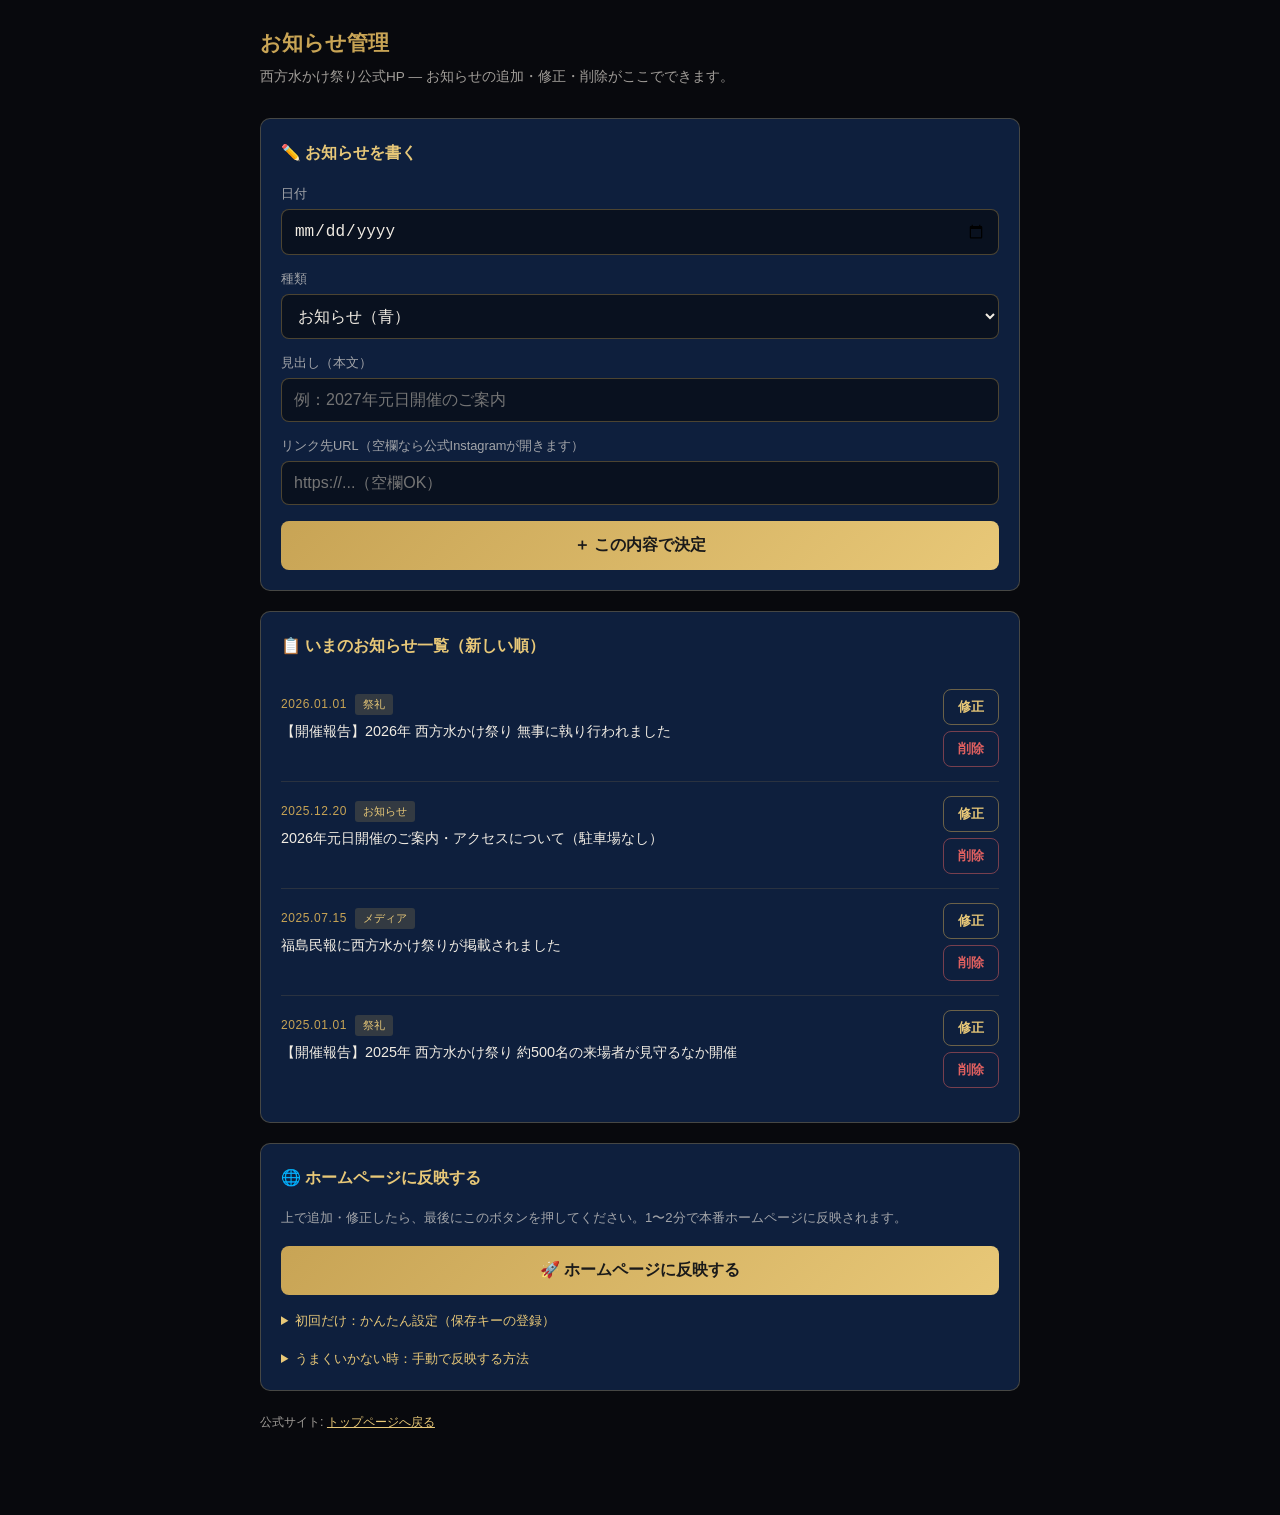
==== admin.html @ 5b27f433 "お知らせ管理ページ（admin.html）を追加 - フォーム入力だけで追加・修正・削除ができる管理画面 - 「ホームページに反映する」ボタンでワンクリック公開（GitHub API） - 初回のみ保" ====
<!DOCTYPE html>
<html lang="ja">
<head>
  <meta charset="UTF-8">
  <meta name="viewport" content="width=device-width, initial-scale=1.0">
  <meta name="robots" content="noindex, nofollow">
  <title>お知らせ管理 | 西方水かけ祭り</title>
  <style>
    :root {
      --black: #08090d; --navy: #0e1f3d; --gold: #c8a455; --gold-light: #e8c878;
      --white: #f2ede4; --sub: rgba(242,237,228,0.65); --ok: #4caf7d; --ng: #e06060;
    }
    * { box-sizing: border-box; margin: 0; padding: 0; }
    body {
      background: var(--black); color: var(--white);
      font-family: 'Hiragino Sans', 'Noto Sans JP', sans-serif;
      line-height: 1.8; padding: 24px 16px 80px;
    }
    .wrap { max-width: 760px; margin: 0 auto; }
    h1 { font-size: 1.3rem; color: var(--gold); margin-bottom: 4px; }
    .lead { font-size: 0.85rem; color: var(--sub); margin-bottom: 28px; }
    .card {
      background: var(--navy); border: 1px solid rgba(200,164,85,0.3);
      border-radius: 10px; padding: 20px; margin-bottom: 20px;
    }
    .card h2 { font-size: 1rem; color: var(--gold-light); margin-bottom: 14px; }
    label { display: block; font-size: 0.8rem; color: var(--sub); margin: 12px 0 4px; }
    input, select, textarea {
      width: 100%; padding: 12px; font-size: 16px; border-radius: 8px;
      border: 1px solid rgba(200,164,85,0.35); background: rgba(8,9,13,0.6); color: var(--white);
    }
    input:focus, select:focus { outline: 2px solid var(--gold); }
    button {
      font-size: 16px; padding: 14px 20px; border-radius: 8px; border: none;
      cursor: pointer; font-weight: 700; width: 100%; margin-top: 16px;
    }
    .btn-gold { background: linear-gradient(135deg, var(--gold), var(--gold-light)); color: #1a1a1a; }
    .btn-line { background: none; border: 1px solid rgba(200,164,85,0.5); color: var(--gold-light); }
    .btn-danger { background: none; border: 1px solid rgba(224,96,96,0.5); color: var(--ng); }
    .item {
      display: flex; gap: 10px; align-items: flex-start;
      border-bottom: 1px solid rgba(200,164,85,0.15); padding: 14px 0;
    }
    .item:last-child { border-bottom: none; }
    .item-main { flex: 1; min-width: 0; }
    .item-date { font-size: 0.75rem; color: var(--gold); letter-spacing: 0.05em; }
    .item-cat {
      display: inline-block; font-size: 0.68rem; padding: 1px 8px; border-radius: 3px;
      margin-left: 8px; background: rgba(200,164,85,0.2); color: var(--gold-light);
    }
    .item-title { font-size: 0.9rem; margin-top: 2px; word-break: break-all; }
    .item-btns { display: flex; flex-direction: column; gap: 6px; flex-shrink: 0; }
    .item-btns button { width: auto; margin: 0; padding: 8px 14px; font-size: 13px; }
    .note { font-size: 0.78rem; color: var(--sub); margin-top: 10px; }
    .msg { margin-top: 14px; padding: 12px; border-radius: 8px; font-size: 0.85rem; display: none; }
    .msg.ok { display: block; background: rgba(76,175,125,0.15); color: var(--ok); border: 1px solid rgba(76,175,125,0.4); }
    .msg.ng { display: block; background: rgba(224,96,96,0.12); color: var(--ng); border: 1px solid rgba(224,96,96,0.4); }
    details { margin-top: 14px; font-size: 0.82rem; color: var(--sub); }
    summary { cursor: pointer; color: var(--gold-light); }
    details ol { padding-left: 20px; margin-top: 8px; }
    details li { margin-bottom: 6px; }
    a { color: var(--gold-light); }
    .steps { font-size: 0.82rem; color: var(--sub); margin-top: 8px; }
    .editing-flag {
      display: none; background: rgba(200,164,85,0.15); border: 1px solid rgba(200,164,85,0.4);
      color: var(--gold-light); font-size: 0.8rem; padding: 8px 12px; border-radius: 6px; margin-bottom: 10px;
    }
  </style>
</head>
<body>
  <div class="wrap">
    <h1>お知らせ管理</h1>
    <p class="lead">西方水かけ祭り公式HP — お知らせの追加・修正・削除がここでできます。</p>

    <!-- 入力フォーム -->
    <div class="card">
      <h2 id="formTitle">✏️ お知らせを書く</h2>
      <div class="editing-flag" id="editingFlag">修正中です。内容を直して「この内容で決定」を押してください。</div>
      <label>日付</label>
      <input type="date" id="fDate">
      <label>種類</label>
      <select id="fCat">
        <option value="お知らせ">お知らせ（青）</option>
        <option value="祭礼">祭礼（金）</option>
        <option value="メディア">メディア（赤）</option>
      </select>
      <label>見出し（本文）</label>
      <input type="text" id="fTitle" placeholder="例：2027年元日開催のご案内">
      <label>リンク先URL（空欄なら公式Instagramが開きます）</label>
      <input type="url" id="fUrl" placeholder="https://...（空欄OK）">
      <button class="btn-gold" id="btnAdd" onclick="addOrUpdate()">＋ この内容で決定</button>
      <button class="btn-line" id="btnCancel" onclick="cancelEdit()" style="display:none;">修正をやめる</button>
      <div class="msg" id="formMsg"></div>
    </div>

    <!-- 一覧 -->
    <div class="card">
      <h2>📋 いまのお知らせ一覧（新しい順）</h2>
      <div id="list"></div>
    </div>

    <!-- 公開 -->
    <div class="card">
      <h2>🌐 ホームページに反映する</h2>
      <p class="steps">上で追加・修正したら、最後にこのボタンを押してください。1〜2分で本番ホームページに反映されます。</p>
      <button class="btn-gold" onclick="publish()">🚀 ホームページに反映する</button>
      <div class="msg" id="pubMsg"></div>

      <details>
        <summary>初回だけ：かんたん設定（保存キーの登録）</summary>
        <ol>
          <li><a href="https://github.com/settings/tokens/new?scopes=repo&description=mizukake-news" target="_blank" rel="noopener">ここをクリック</a>（GitHubのキー発行ページが開きます。ログインを求められたらログイン）</li>
          <li>一番下の緑のボタン「Generate token」を押す</li>
          <li>表示された <strong>ghp_ で始まる文字列</strong> をコピーして、下の欄に貼り付けて「保存」</li>
        </ol>
        <label>保存キー（この端末に記憶されます）</label>
        <input type="password" id="fToken" placeholder="ghp_xxxxxxxx">
        <button class="btn-line" onclick="saveToken()">保存キーを記憶する</button>
        <p class="note">⚠ キーは他人に教えないでください。この端末のブラウザにだけ保存されます。</p>
      </details>

      <details>
        <summary>うまくいかない時：手動で反映する方法</summary>
        <ol>
          <li>下の「① 内容をコピー」を押す</li>
          <li>「② GitHubの編集ページを開く」を押す</li>
          <li>開いたページの文章を全部消して、貼り付け（Cmd+A → Cmd+V）</li>
          <li>右上の緑「Commit changes...」→ もう一度緑のボタンを押す</li>
        </ol>
        <button class="btn-line" onclick="copyData()">① 内容をコピー</button>
        <button class="btn-line" onclick="window.open('https://github.com/nisikatamizukake/nisikatamizukake.github.io/edit/main/js/news-data.js', '_blank')">② GitHubの編集ページを開く</button>
      </details>
    </div>

    <p class="note">公式サイト: <a href="index.html">トップページへ戻る</a></p>
  </div>

  <script src="js/news-data.js"></script>
  <script>
    const REPO = 'nisikatamizukake/nisikatamizukake.github.io';
    const PATH = 'js/news-data.js';
    let items = (typeof NEWS_ITEMS !== 'undefined' ? [...NEWS_ITEMS] : [])
      .sort((a, b) => b.date.localeCompare(a.date));
    let editIndex = -1;

    const $ = (id) => document.getElementById(id);
    const CAT_OK = ['祭礼', 'お知らせ', 'メディア'];

    function renderList() {
      const list = $('list');
      list.innerHTML = '';
      if (!items.length) {
        list.innerHTML = '<p class="note">お知らせはまだありません。</p>';
        return;
      }
      items.forEach((it, i) => {
        const row = document.createElement('div');
        row.className = 'item';
        const main = document.createElement('div');
        main.className = 'item-main';
        main.innerHTML = `<span class="item-date">${it.date.replaceAll('-', '.')}</span><span class="item-cat">${it.category}</span><div class="item-title"></div>`;
        main.querySelector('.item-title').textContent = it.title;
        const btns = document.createElement('div');
        btns.className = 'item-btns';
        const be = document.createElement('button');
        be.className = 'btn-line'; be.textContent = '修正';
        be.onclick = () => startEdit(i);
        const bd = document.createElement('button');
        bd.className = 'btn-danger'; bd.textContent = '削除';
        bd.onclick = () => removeItem(i);
        btns.append(be, bd);
        row.append(main, btns);
        list.appendChild(row);
      });
    }

    function showMsg(id, ok, text) {
      const el = $(id);
      el.className = 'msg ' + (ok ? 'ok' : 'ng');
      el.textContent = text;
    }

    function addOrUpdate() {
      const date = $('fDate').value;
      const category = $('fCat').value;
      const title = $('fTitle').value.trim();
      const url = $('fUrl').value.trim();
      if (!date)  return showMsg('formMsg', false, '日付を選んでください。');
      if (!title) return showMsg('formMsg', false, '見出しを入力してください。');
      const item = { date, category: CAT_OK.includes(category) ? category : 'お知らせ', title, url };
      if (editIndex >= 0) {
        items[editIndex] = item;
        showMsg('formMsg', true, '修正しました。最後に「ホームページに反映する」を押してください。');
      } else {
        items.push(item);
        showMsg('formMsg', true, '追加しました。最後に「ホームページに反映する」を押してください。');
      }
      items.sort((a, b) => b.date.localeCompare(a.date));
      cancelEdit(true);
      renderList();
    }

    function startEdit(i) {
      editIndex = i;
      const it = items[i];
      $('fDate').value = it.date;
      $('fCat').value = it.category;
      $('fTitle').value = it.title;
      $('fUrl').value = it.url || '';
      $('formTitle').textContent = '✏️ お知らせを修正する';
      $('editingFlag').style.display = 'block';
      $('btnCancel').style.display = 'block';
      window.scrollTo({ top: 0, behavior: 'smooth' });
    }

    function cancelEdit(keepMsg) {
      editIndex = -1;
      $('fDate').value = '';
      $('fTitle').value = '';
      $('fUrl').value = '';
      $('formTitle').textContent = '✏️ お知らせを書く';
      $('editingFlag').style.display = 'none';
      $('btnCancel').style.display = 'none';
      if (!keepMsg) $('formMsg').className = 'msg';
    }

    function removeItem(i) {
      if (!confirm(`「${items[i].title}」を削除しますか？\n（最後に「ホームページに反映する」を押すまで本番には反映されません）`)) return;
      items.splice(i, 1);
      renderList();
      showMsg('formMsg', true, '削除しました。最後に「ホームページに反映する」を押してください。');
    }

    function generateFile() {
      const esc = (s) => String(s).replace(/\\/g, '\\\\').replace(/"/g, '\\"');
      const lines = items.map((it) =>
        `  {\n    date: "${esc(it.date)}",\n    category: "${esc(it.category)}",\n    title: "${esc(it.title)}",\n    url: "${esc(it.url || '')}",\n  },`
      ).join('\n');
      return `/* ============================================================
   お知らせデータ
   ============================================================
   このファイルは管理ページ（admin.html）から自動生成できます。
   直接編集する場合の形式:
   { date: "2026-01-01", category: "祭礼", title: "見出し", url: "" },
   - category は "祭礼" / "お知らせ" / "メディア"
   - 日付から30日間は自動で NEW が表示されます
   ============================================================ */

const NEWS_ITEMS = [
${lines}
];
`;
    }

    function copyData() {
      navigator.clipboard.writeText(generateFile())
        .then(() => showMsg('pubMsg', true, 'コピーしました。続けて「②」のボタンを押してください。'))
        .catch(() => showMsg('pubMsg', false, 'コピーできませんでした。'));
    }

    function saveToken() {
      const t = $('fToken').value.trim();
      if (!t) return showMsg('pubMsg', false, 'キーを入力してください。');
      localStorage.setItem('mizukake_token', t);
      showMsg('pubMsg', true, '保存キーを記憶しました。次回から「ホームページに反映する」だけでOKです。');
    }

    async function publish() {
      const token = localStorage.getItem('mizukake_token') || $('fToken').value.trim();
      if (!token) {
        showMsg('pubMsg', false, '初回だけ設定が必要です。下の「初回だけ：かんたん設定」を開いて、手順どおりに保存キーを登録してください。');
        return;
      }
      showMsg('pubMsg', true, '反映中です。そのままお待ちください…');
      try {
        const headers = {
          'Authorization': 'Bearer ' + token,
          'Accept': 'application/vnd.github+json',
        };
        const getRes = await fetch(`https://api.github.com/repos/${REPO}/contents/${PATH}`, { headers });
        if (!getRes.ok) throw new Error('現在のファイルを取得できませんでした（キーが正しいか確認してください）');
        const { sha } = await getRes.json();
        const content = btoa(unescape(encodeURIComponent(generateFile())));
        const putRes = await fetch(`https://api.github.com/repos/${REPO}/contents/${PATH}`, {
          method: 'PUT',
          headers,
          body: JSON.stringify({ message: 'お知らせ更新（管理ページから）', content, sha }),
        });
        if (!putRes.ok) throw new Error('保存に失敗しました（キーの権限を確認してください）');
        showMsg('pubMsg', true, '✅ 反映しました！1〜2分後にホームページに表示されます。');
      } catch (e) {
        showMsg('pubMsg', false, '❌ ' + e.message + '　うまくいかない場合は「手動で反映する方法」をお試しください。');
      }
    }

    renderList();
  </script>
</body>
</html>
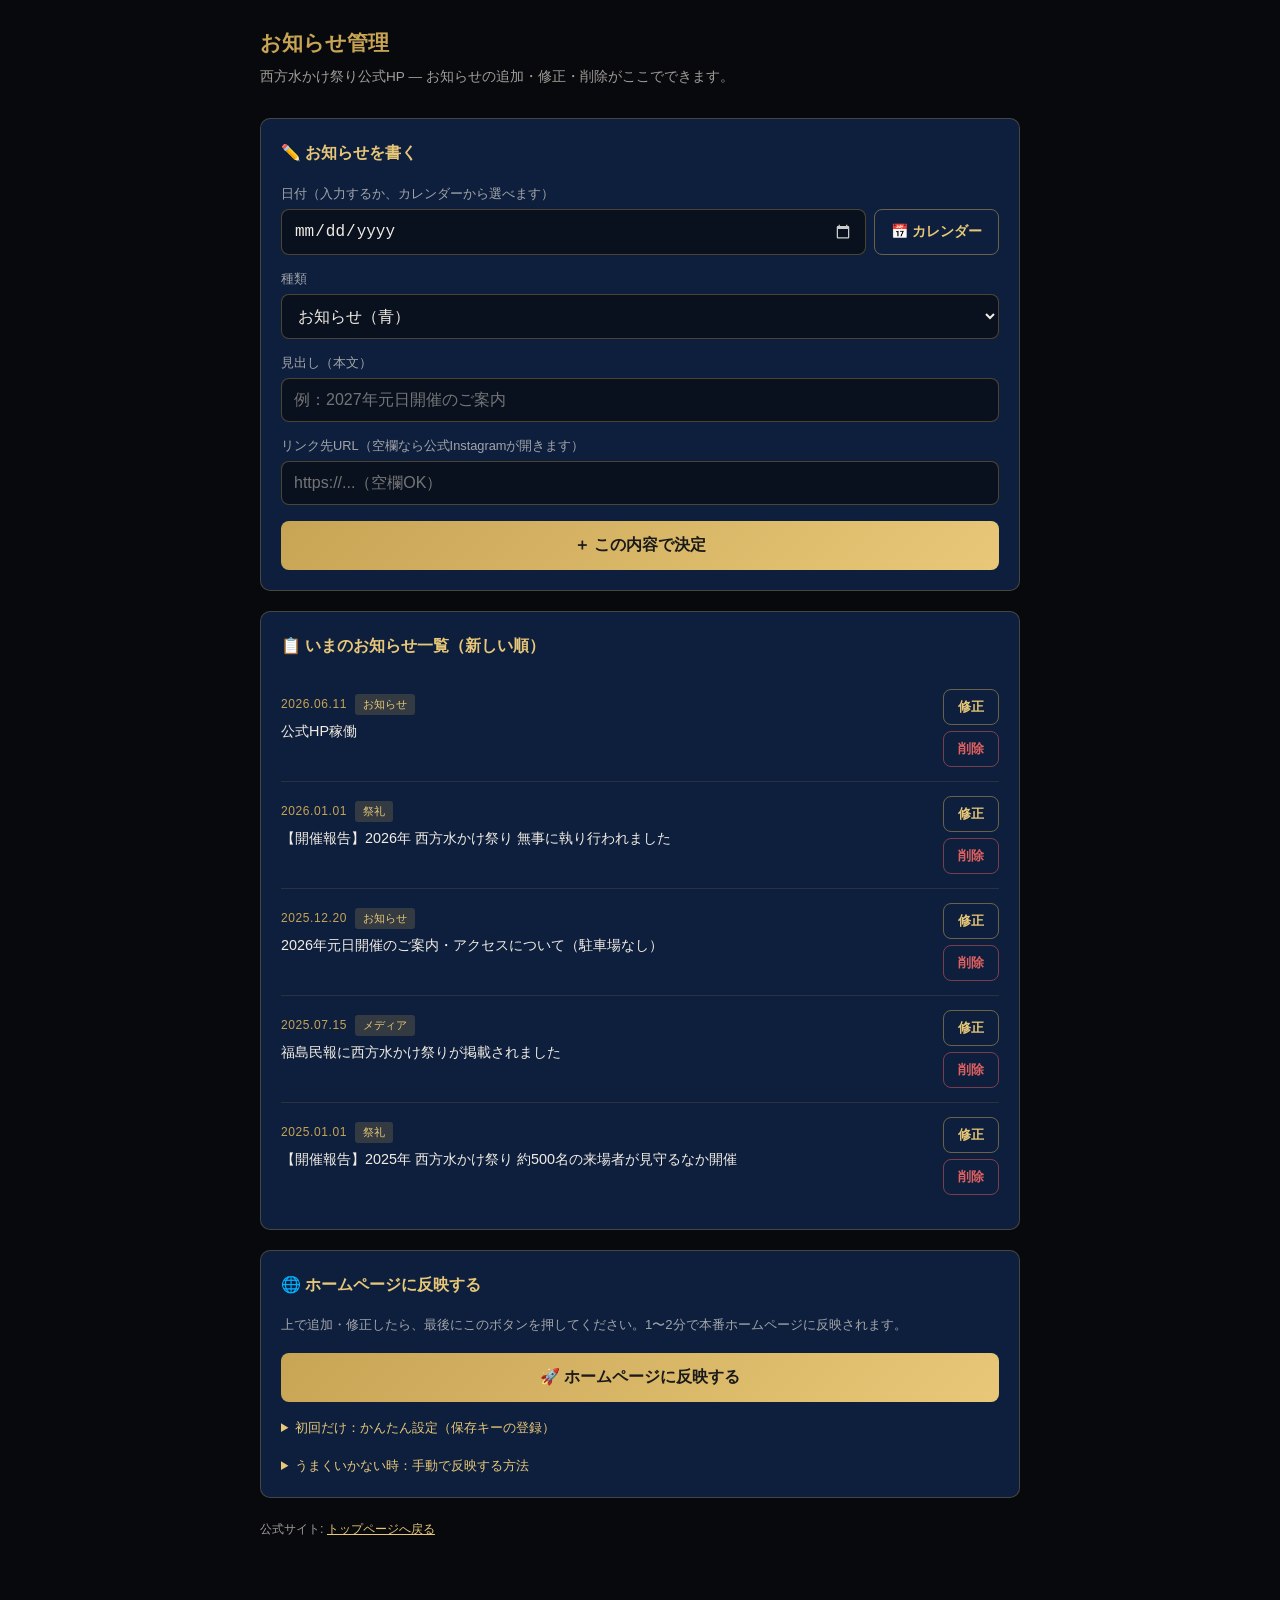
==== commit 4b3533ac: "管理ページにカレンダー日付選択を追加 - 「📅 カレンダー」ボタンで月めくり式カレンダーを表示 - 日をタップで入力欄に自動セット、今日ボタン付き - 手入力・ブラウザ標準の日付選択も引き続き利用可 " ====
--- a/admin.html
+++ b/admin.html
@@ -65,6 +65,39 @@
       display: none; background: rgba(200,164,85,0.15); border: 1px solid rgba(200,164,85,0.4);
       color: var(--gold-light); font-size: 0.8rem; padding: 8px 12px; border-radius: 6px; margin-bottom: 10px;
     }
+    /* 日付欄＋カレンダー */
+    .date-row { display: flex; gap: 8px; }
+    .date-row input { flex: 1; }
+    .date-btn { width: auto; margin: 0; padding: 12px 16px; font-size: 14px; white-space: nowrap; }
+    input[type="date"]::-webkit-calendar-picker-indicator { filter: invert(0.8); cursor: pointer; }
+    .cal {
+      margin-top: 10px; padding: 14px;
+      background: rgba(8,9,13,0.7); border: 1px solid rgba(200,164,85,0.4); border-radius: 10px;
+    }
+    .cal-head {
+      display: flex; justify-content: space-between; align-items: center;
+      margin-bottom: 10px; color: var(--gold-light); font-weight: 700;
+    }
+    .cal-nav {
+      width: auto; margin: 0; padding: 6px 16px; font-size: 14px;
+      background: none; border: 1px solid rgba(200,164,85,0.4); color: var(--gold-light); border-radius: 6px;
+    }
+    .cal-grid { display: grid; grid-template-columns: repeat(7, 1fr); gap: 4px; }
+    .cal-grid .dow { text-align: center; font-size: 0.7rem; color: var(--sub); padding: 4px 0; }
+    .cal-grid .dow.sun { color: var(--ng); }
+    .cal-grid .dow.sat { color: #6aa6e8; }
+    .cal-day {
+      width: 100%; margin: 0; padding: 10px 0; font-size: 14px; font-weight: 400;
+      background: none; border: 1px solid transparent; color: var(--white); border-radius: 6px;
+    }
+    .cal-day:hover { border-color: var(--gold); }
+    .cal-day.today { border-color: rgba(200,164,85,0.5); color: var(--gold-light); font-weight: 700; }
+    .cal-day.selected { background: linear-gradient(135deg, var(--gold), var(--gold-light)); color: #1a1a1a; font-weight: 700; }
+    .cal-day.empty { visibility: hidden; }
+    .cal-today {
+      margin-top: 10px; padding: 8px; font-size: 13px;
+      background: none; border: 1px solid rgba(200,164,85,0.4); color: var(--gold-light);
+    }
   </style>
 </head>
 <body>
@@ -76,8 +109,20 @@
     <div class="card">
       <h2 id="formTitle">✏️ お知らせを書く</h2>
       <div class="editing-flag" id="editingFlag">修正中です。内容を直して「この内容で決定」を押してください。</div>
-      <label>日付</label>
-      <input type="date" id="fDate">
+      <label>日付（入力するか、カレンダーから選べます）</label>
+      <div class="date-row">
+        <input type="date" id="fDate">
+        <button type="button" class="btn-line date-btn" onclick="toggleCal()">📅 カレンダー</button>
+      </div>
+      <div id="calPanel" class="cal" hidden>
+        <div class="cal-head">
+          <button type="button" class="cal-nav" onclick="calMove(-1)">◀</button>
+          <span id="calTitle"></span>
+          <button type="button" class="cal-nav" onclick="calMove(1)">▶</button>
+        </div>
+        <div class="cal-grid" id="calGrid"></div>
+        <button type="button" class="cal-today" onclick="calToday()">今日を選ぶ</button>
+      </div>
       <label>種類</label>
       <select id="fCat">
         <option value="お知らせ">お知らせ（青）</option>
@@ -293,6 +338,76 @@
       }
     }
 
+    /* ---------- カレンダー ---------- */
+    let calYear, calMonth; // monthは0始まり
+
+    function pad(n) { return String(n).padStart(2, '0'); }
+    function dateStr(y, m, d) { return `${y}-${pad(m + 1)}-${pad(d)}`; }
+
+    function toggleCal() {
+      const panel = $('calPanel');
+      if (panel.hidden) {
+        const v = $('fDate').value;
+        const base = v ? new Date(v + 'T00:00:00') : new Date();
+        calYear = base.getFullYear();
+        calMonth = base.getMonth();
+        renderCal();
+        panel.hidden = false;
+      } else {
+        panel.hidden = true;
+      }
+    }
+
+    function calMove(diff) {
+      calMonth += diff;
+      if (calMonth < 0)  { calMonth = 11; calYear--; }
+      if (calMonth > 11) { calMonth = 0;  calYear++; }
+      renderCal();
+    }
+
+    function calToday() {
+      const t = new Date();
+      $('fDate').value = dateStr(t.getFullYear(), t.getMonth(), t.getDate());
+      $('calPanel').hidden = true;
+    }
+
+    function pickDay(d) {
+      $('fDate').value = dateStr(calYear, calMonth, d);
+      $('calPanel').hidden = true;
+    }
+
+    function renderCal() {
+      $('calTitle').textContent = `${calYear}年 ${calMonth + 1}月`;
+      const grid = $('calGrid');
+      grid.innerHTML = '';
+      ['日', '月', '火', '水', '木', '金', '土'].forEach((w, i) => {
+        const el = document.createElement('div');
+        el.className = 'dow' + (i === 0 ? ' sun' : i === 6 ? ' sat' : '');
+        el.textContent = w;
+        grid.appendChild(el);
+      });
+      const first = new Date(calYear, calMonth, 1).getDay();
+      const days  = new Date(calYear, calMonth + 1, 0).getDate();
+      const today = new Date();
+      const todayStr = dateStr(today.getFullYear(), today.getMonth(), today.getDate());
+      const selected = $('fDate').value;
+      for (let i = 0; i < first; i++) {
+        const el = document.createElement('button');
+        el.className = 'cal-day empty';
+        el.type = 'button';
+        grid.appendChild(el);
+      }
+      for (let d = 1; d <= days; d++) {
+        const el = document.createElement('button');
+        el.type = 'button';
+        const ds = dateStr(calYear, calMonth, d);
+        el.className = 'cal-day' + (ds === todayStr ? ' today' : '') + (ds === selected ? ' selected' : '');
+        el.textContent = d;
+        el.onclick = () => pickDay(d);
+        grid.appendChild(el);
+      }
+    }
+
     renderList();
   </script>
 </body>
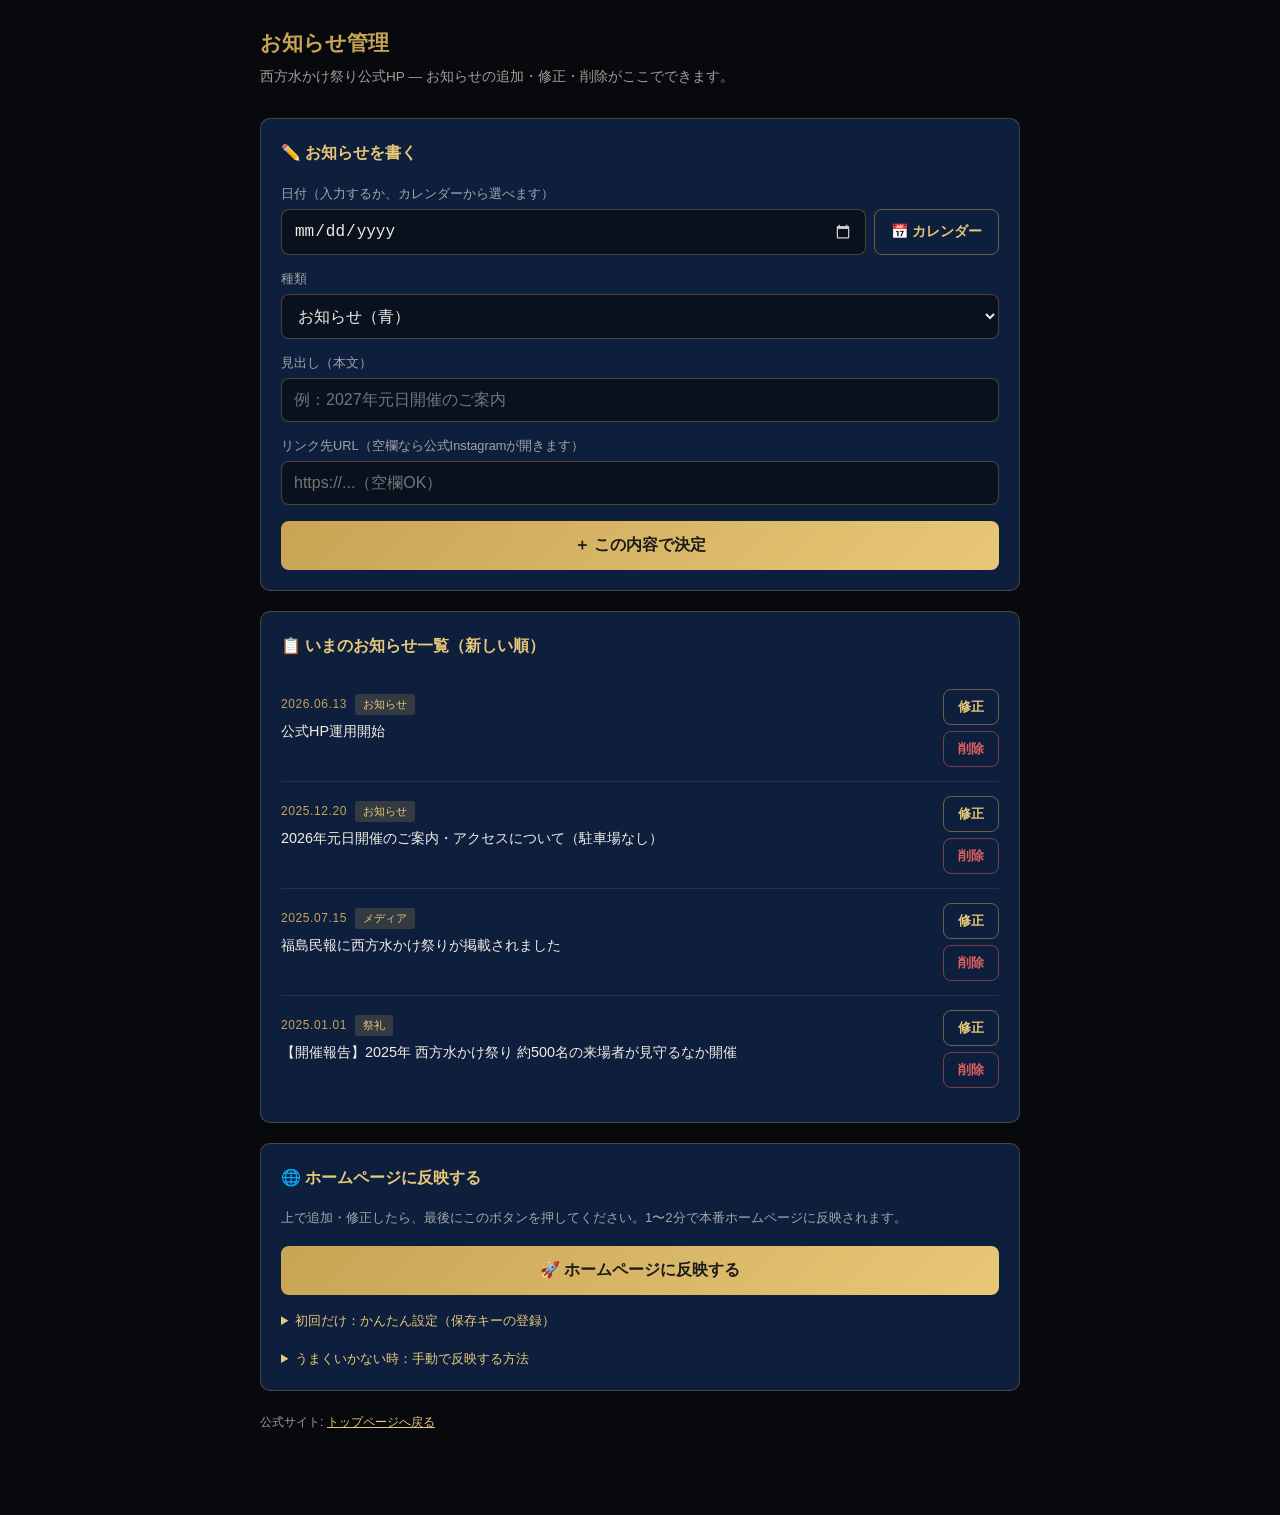
==== commit b3e19b1a: "お知らせのキャッシュ問題を修正（常に最新データを取得） 原因: GitHub Pagesのcache-control(max-age=600)により、 更新後も最大10分間ブラウザが古いお知らせデータ" ====
--- a/admin.html
+++ b/admin.html
@@ -180,12 +180,10 @@
     <p class="note">公式サイト: <a href="index.html">トップページへ戻る</a></p>
   </div>
 
-  <script src="js/news-data.js"></script>
   <script>
     const REPO = 'nisikatamizukake/nisikatamizukake.github.io';
     const PATH = 'js/news-data.js';
-    let items = (typeof NEWS_ITEMS !== 'undefined' ? [...NEWS_ITEMS] : [])
-      .sort((a, b) => b.date.localeCompare(a.date));
+    let items = [];
     let editIndex = -1;
 
     const $ = (id) => document.getElementById(id);
@@ -408,7 +406,22 @@
       }
     }
 
-    renderList();
+    /* ---------- 最新データの読み込み（キャッシュ無効） ----------
+       古いキャッシュを土台に編集して新しい更新を上書きしないよう、
+       一覧は必ずサーバーの最新ファイルから取得する。 */
+    (function loadLatest() {
+      fetch(PATH + '?t=' + Date.now(), { cache: 'no-store' })
+        .then((r) => { if (!r.ok) throw new Error(r.status); return r.text(); })
+        .then((code) => {
+          items = new Function(code + ';\nreturn NEWS_ITEMS;')()
+            .sort((a, b) => b.date.localeCompare(a.date));
+          renderList();
+        })
+        .catch(() => {
+          renderList();
+          showMsg('formMsg', false, 'お知らせの読み込みに失敗しました。ページを再読み込みしてください。');
+        });
+    })();
   </script>
 </body>
 </html>
